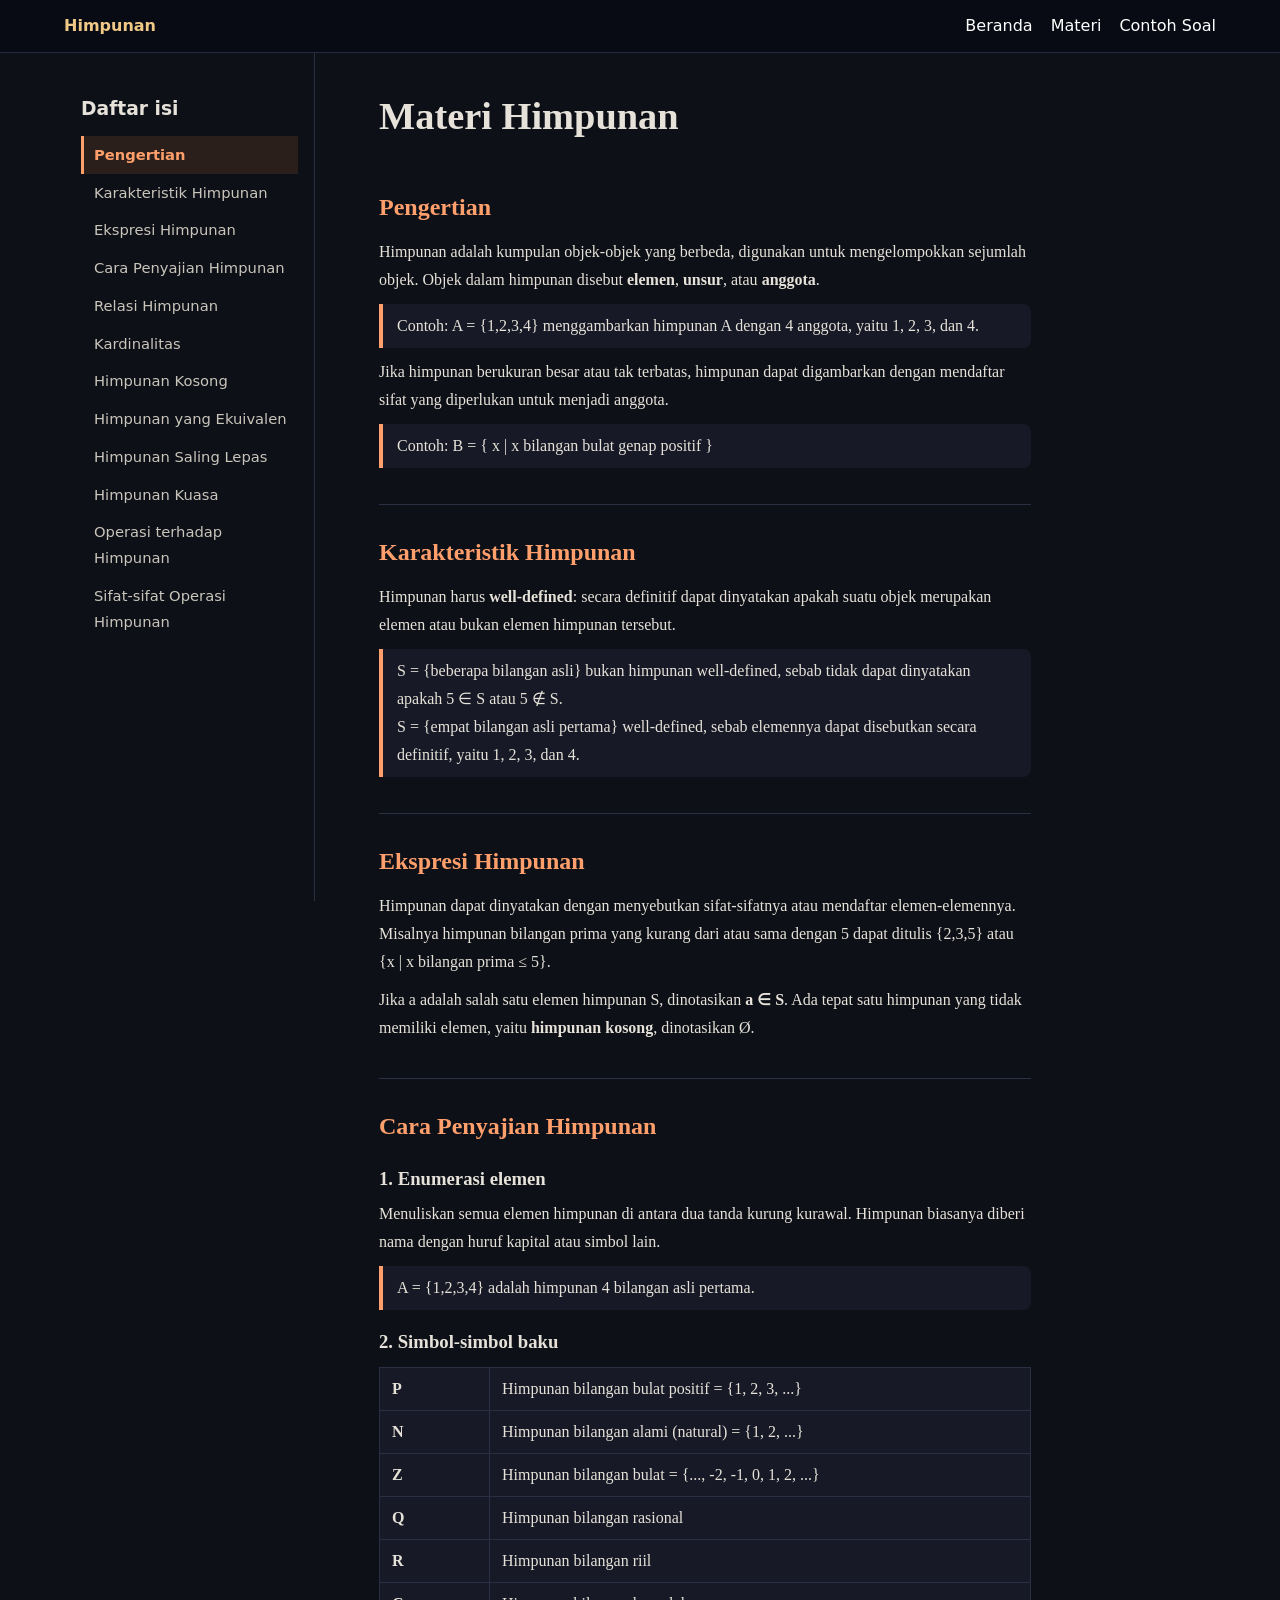
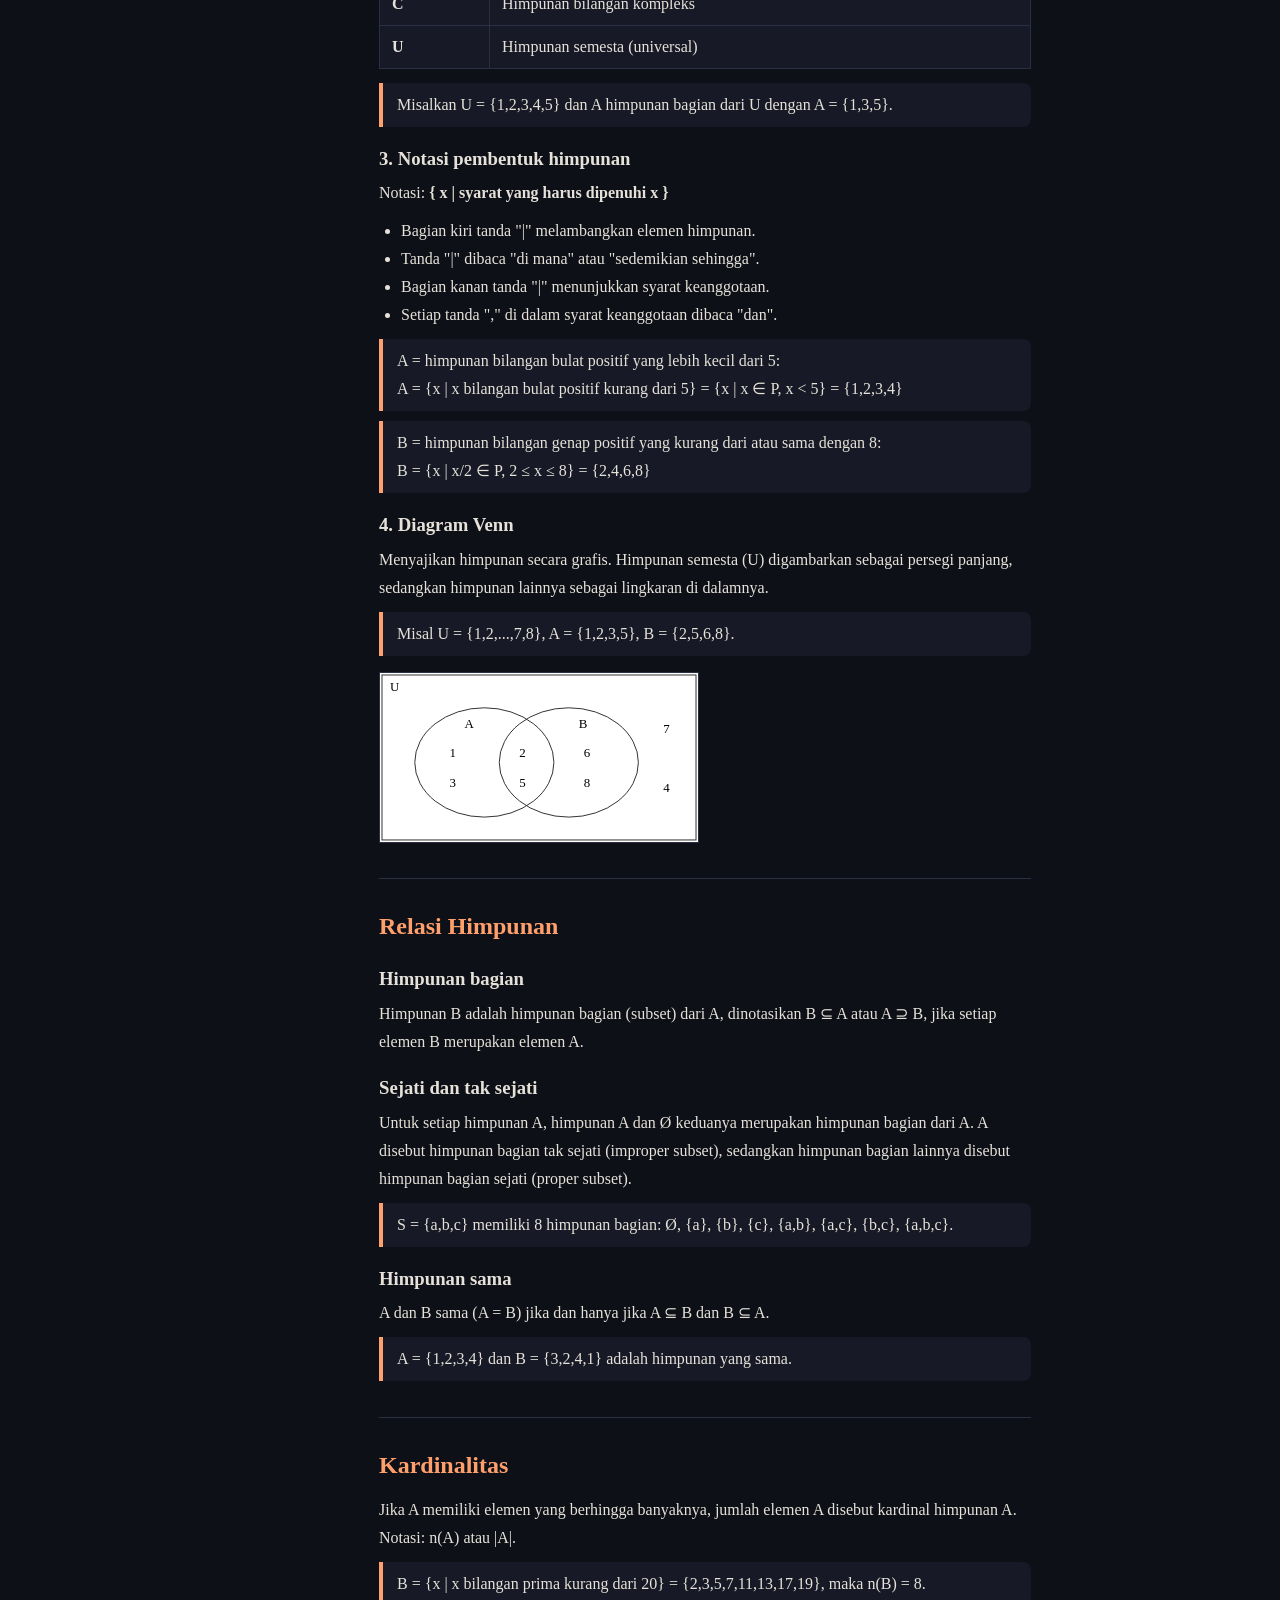
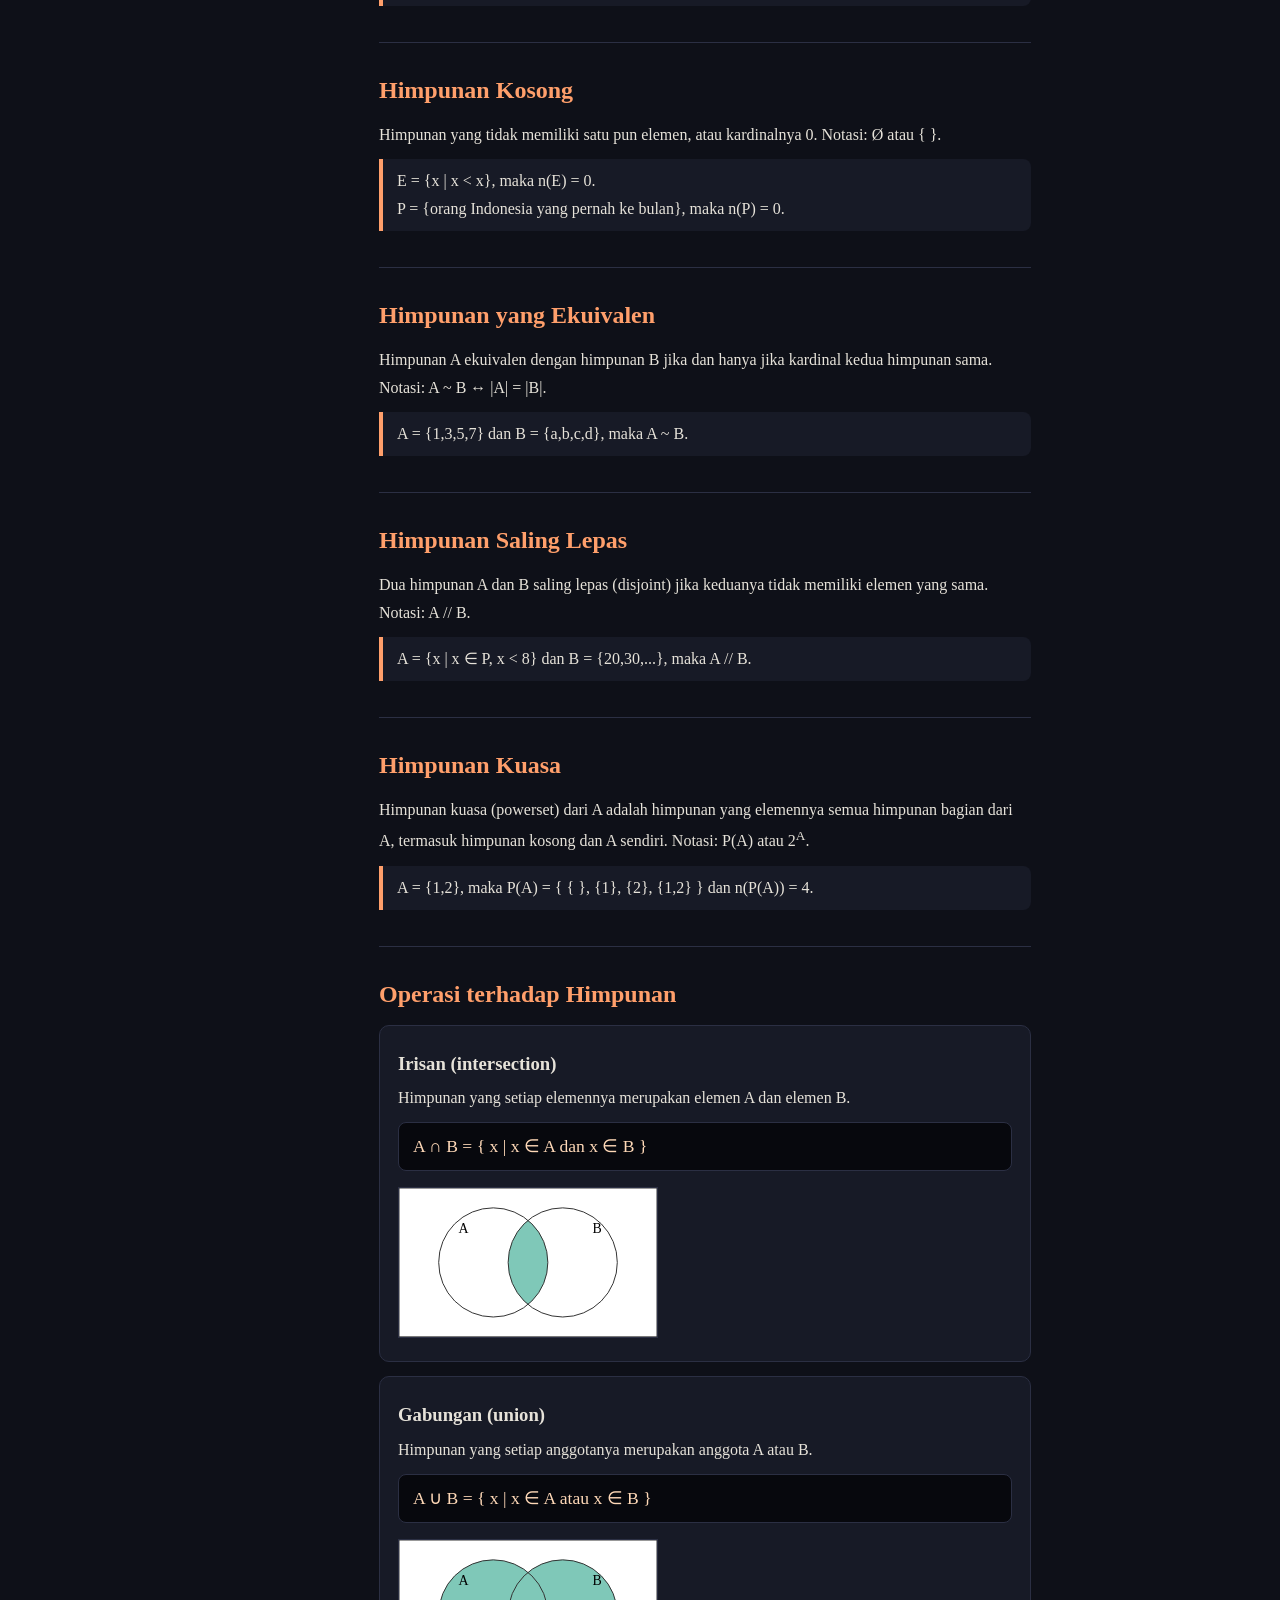
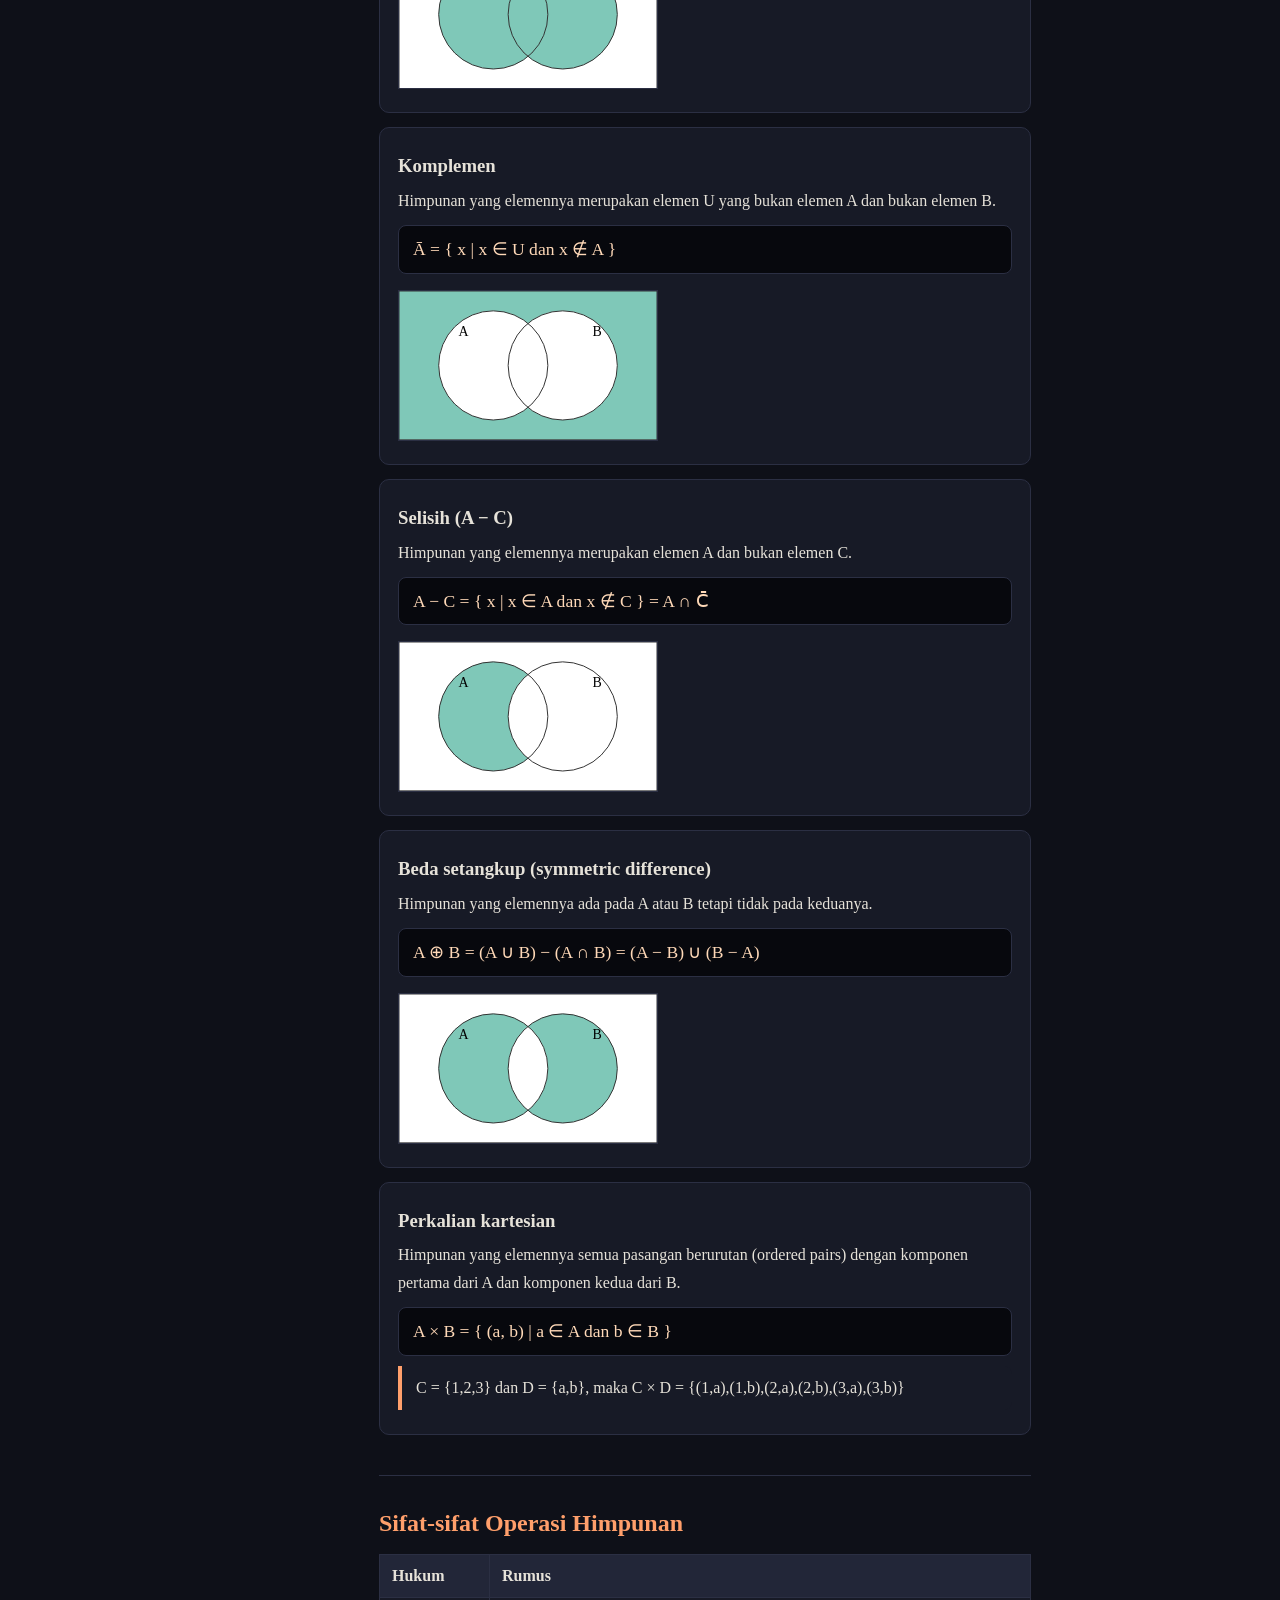
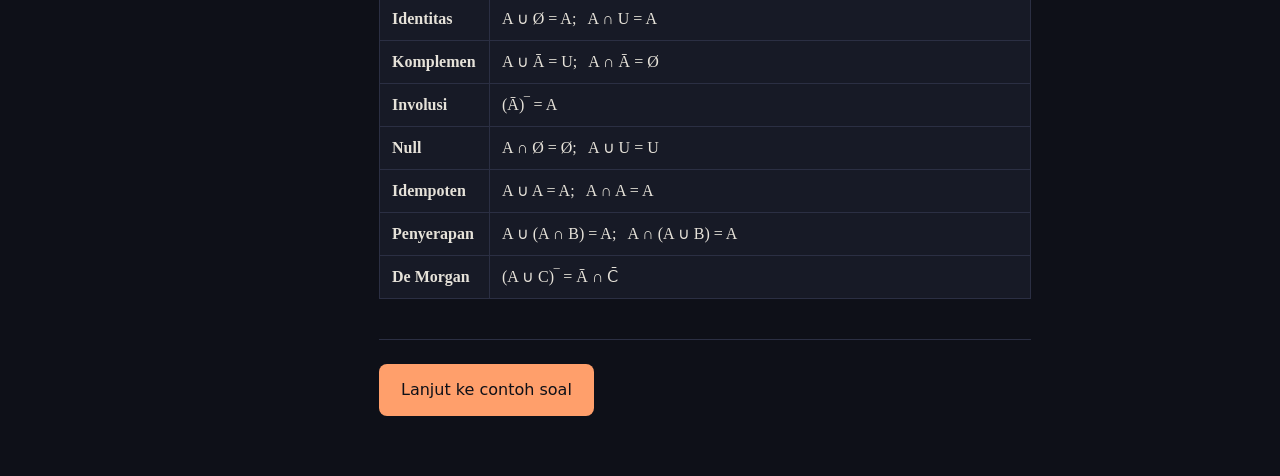
==== materi.html @ d951c855 "Add files via upload" ====
<!DOCTYPE html>
<html lang="id"><head><meta charset="UTF-8"><meta name="viewport" content="width=device-width,initial-scale=1">
<title>Materi Himpunan</title><link rel="stylesheet" href="materi.css"></head><body>
<nav class="nav"><a class="brand" href="index.html">Himpunan</a><div><a href="index.html">Beranda</a><a href="materi.html">Materi</a><a href="soal.html">Contoh Soal</a></div></nav>
<div class="layout">
<aside class="side"><h3>Daftar isi</h3><ul id="menu"></ul></aside>
<article class="doc">
<h1>Materi Himpunan</h1>

<section id="pengertian"><h2>Pengertian</h2>
<p>Himpunan adalah kumpulan objek-objek yang berbeda, digunakan untuk mengelompokkan sejumlah objek. Objek dalam himpunan disebut <b>elemen</b>, <b>unsur</b>, atau <b>anggota</b>.</p>
<p class="ex">Contoh: A = {1,2,3,4} menggambarkan himpunan A dengan 4 anggota, yaitu 1, 2, 3, dan 4.</p>
<p>Jika himpunan berukuran besar atau tak terbatas, himpunan dapat digambarkan dengan mendaftar sifat yang diperlukan untuk menjadi anggota.</p>
<p class="ex">Contoh: B = { x | x bilangan bulat genap positif }</p></section>

<section id="karakteristik"><h2>Karakteristik Himpunan</h2>
<p>Himpunan harus <b>well-defined</b>: secara definitif dapat dinyatakan apakah suatu objek merupakan elemen atau bukan elemen himpunan tersebut.</p>
<p class="ex">S = {beberapa bilangan asli} bukan himpunan well-defined, sebab tidak dapat dinyatakan apakah 5 ∈ S atau 5 ∉ S.<br>S = {empat bilangan asli pertama} well-defined, sebab elemennya dapat disebutkan secara definitif, yaitu 1, 2, 3, dan 4.</p></section>

<section id="ekspresi"><h2>Ekspresi Himpunan</h2>
<p>Himpunan dapat dinyatakan dengan menyebutkan sifat-sifatnya atau mendaftar elemen-elemennya. Misalnya himpunan bilangan prima yang kurang dari atau sama dengan 5 dapat ditulis {2,3,5} atau {x | x bilangan prima ≤ 5}.</p>
<p>Jika a adalah salah satu elemen himpunan S, dinotasikan <b>a ∈ S</b>. Ada tepat satu himpunan yang tidak memiliki elemen, yaitu <b>himpunan kosong</b>, dinotasikan Ø.</p></section>

<section id="penyajian"><h2>Cara Penyajian Himpunan</h2>
<h3>1. Enumerasi elemen</h3>
<p>Menuliskan semua elemen himpunan di antara dua tanda kurung kurawal. Himpunan biasanya diberi nama dengan huruf kapital atau simbol lain.</p>
<p class="ex">A = {1,2,3,4} adalah himpunan 4 bilangan asli pertama.</p>
<h3>2. Simbol-simbol baku</h3>
<table><tr><td>P</td><td>Himpunan bilangan bulat positif = {1, 2, 3, ...}</td></tr>
<tr><td>N</td><td>Himpunan bilangan alami (natural) = {1, 2, ...}</td></tr>
<tr><td>Z</td><td>Himpunan bilangan bulat = {..., -2, -1, 0, 1, 2, ...}</td></tr>
<tr><td>Q</td><td>Himpunan bilangan rasional</td></tr>
<tr><td>R</td><td>Himpunan bilangan riil</td></tr>
<tr><td>C</td><td>Himpunan bilangan kompleks</td></tr>
<tr><td>U</td><td>Himpunan semesta (universal)</td></tr></table>
<p class="ex">Misalkan U = {1,2,3,4,5} dan A himpunan bagian dari U dengan A = {1,3,5}.</p>
<h3>3. Notasi pembentuk himpunan</h3>
<p>Notasi: <b>{ x | syarat yang harus dipenuhi x }</b></p>
<ul><li>Bagian kiri tanda "|" melambangkan elemen himpunan.</li><li>Tanda "|" dibaca "di mana" atau "sedemikian sehingga".</li><li>Bagian kanan tanda "|" menunjukkan syarat keanggotaan.</li><li>Setiap tanda "," di dalam syarat keanggotaan dibaca "dan".</li></ul>
<p class="ex">A = himpunan bilangan bulat positif yang lebih kecil dari 5:<br>A = {x | x bilangan bulat positif kurang dari 5} = {x | x ∈ P, x &lt; 5} = {1,2,3,4}</p>
<p class="ex">B = himpunan bilangan genap positif yang kurang dari atau sama dengan 8:<br>B = {x | x/2 ∈ P, 2 ≤ x ≤ 8} = {2,4,6,8}</p>
<h3>4. Diagram Venn</h3>
<p>Menyajikan himpunan secara grafis. Himpunan semesta (U) digambarkan sebagai persegi panjang, sedangkan himpunan lainnya sebagai lingkaran di dalamnya.</p>
<p class="ex">Misal U = {1,2,...,7,8}, A = {1,2,3,5}, B = {2,5,6,8}.</p>
<div class="figs" data-v="contoh"></div></section>

<section id="relasi"><h2>Relasi Himpunan</h2>
<h3>Himpunan bagian</h3>
<p>Himpunan B adalah himpunan bagian (subset) dari A, dinotasikan B ⊆ A atau A ⊇ B, jika setiap elemen B merupakan elemen A.</p>
<h3>Sejati dan tak sejati</h3>
<p>Untuk setiap himpunan A, himpunan A dan Ø keduanya merupakan himpunan bagian dari A. A disebut himpunan bagian tak sejati (improper subset), sedangkan himpunan bagian lainnya disebut himpunan bagian sejati (proper subset).</p>
<p class="ex">S = {a,b,c} memiliki 8 himpunan bagian: Ø, {a}, {b}, {c}, {a,b}, {a,c}, {b,c}, {a,b,c}.</p>
<h3>Himpunan sama</h3>
<p>A dan B sama (A = B) jika dan hanya jika A ⊆ B dan B ⊆ A.</p>
<p class="ex">A = {1,2,3,4} dan B = {3,2,4,1} adalah himpunan yang sama.</p></section>

<section id="kardinalitas"><h2>Kardinalitas</h2>
<p>Jika A memiliki elemen yang berhingga banyaknya, jumlah elemen A disebut kardinal himpunan A. Notasi: n(A) atau |A|.</p>
<p class="ex">B = {x | x bilangan prima kurang dari 20} = {2,3,5,7,11,13,17,19}, maka n(B) = 8.</p></section>

<section id="kosong"><h2>Himpunan Kosong</h2>
<p>Himpunan yang tidak memiliki satu pun elemen, atau kardinalnya 0. Notasi: Ø atau { }.</p>
<p class="ex">E = {x | x &lt; x}, maka n(E) = 0.<br>P = {orang Indonesia yang pernah ke bulan}, maka n(P) = 0.</p></section>

<section id="ekuivalen"><h2>Himpunan yang Ekuivalen</h2>
<p>Himpunan A ekuivalen dengan himpunan B jika dan hanya jika kardinal kedua himpunan sama. Notasi: A ~ B ↔ |A| = |B|.</p>
<p class="ex">A = {1,3,5,7} dan B = {a,b,c,d}, maka A ~ B.</p></section>

<section id="lepas"><h2>Himpunan Saling Lepas</h2>
<p>Dua himpunan A dan B saling lepas (disjoint) jika keduanya tidak memiliki elemen yang sama. Notasi: A // B.</p>
<p class="ex">A = {x | x ∈ P, x &lt; 8} dan B = {20,30,...}, maka A // B.</p></section>

<section id="kuasa"><h2>Himpunan Kuasa</h2>
<p>Himpunan kuasa (powerset) dari A adalah himpunan yang elemennya semua himpunan bagian dari A, termasuk himpunan kosong dan A sendiri. Notasi: P(A) atau 2<sup>A</sup>.</p>
<p class="ex">A = {1,2}, maka P(A) = { { }, {1}, {2}, {1,2} } dan n(P(A)) = 4.</p></section>

<section id="operasi"><h2>Operasi terhadap Himpunan</h2>
<div class="op"><h3>Irisan (intersection)</h3><p>Himpunan yang setiap elemennya merupakan elemen A dan elemen B.</p><p class="f">A ∩ B = { x | x ∈ A dan x ∈ B }</p><div class="figs" data-v="inter"></div></div>
<div class="op"><h3>Gabungan (union)</h3><p>Himpunan yang setiap anggotanya merupakan anggota A atau B.</p><p class="f">A ∪ B = { x | x ∈ A atau x ∈ B }</p><div class="figs" data-v="union"></div></div>
<div class="op"><h3>Komplemen</h3><p>Himpunan yang elemennya merupakan elemen U yang bukan elemen A dan bukan elemen B.</p><p class="f">Ā = { x | x ∈ U dan x ∉ A }</p><div class="figs" data-v="komp"></div></div>
<div class="op"><h3>Selisih (A − C)</h3><p>Himpunan yang elemennya merupakan elemen A dan bukan elemen C.</p><p class="f">A − C = { x | x ∈ A dan x ∉ C } = A ∩ C̄</p><div class="figs" data-v="diff"></div></div>
<div class="op"><h3>Beda setangkup (symmetric difference)</h3><p>Himpunan yang elemennya ada pada A atau B tetapi tidak pada keduanya.</p><p class="f">A ⊕ B = (A ∪ B) − (A ∩ B) = (A − B) ∪ (B − A)</p><div class="figs" data-v="sym"></div></div>
<div class="op"><h3>Perkalian kartesian</h3><p>Himpunan yang elemennya semua pasangan berurutan (ordered pairs) dengan komponen pertama dari A dan komponen kedua dari B.</p><p class="f">A × B = { (a, b) | a ∈ A dan b ∈ B }</p><p class="ex">C = {1,2,3} dan D = {a,b}, maka C × D = {(1,a),(1,b),(2,a),(2,b),(3,a),(3,b)}</p></div></section>

<section id="sifat"><h2>Sifat-sifat Operasi Himpunan</h2>
<table class="law"><tr><th>Hukum</th><th>Rumus</th></tr>
<tr><td>Identitas</td><td>A ∪ Ø = A; &nbsp; A ∩ U = A</td></tr>
<tr><td>Komplemen</td><td>A ∪ Ā = U; &nbsp; A ∩ Ā = Ø</td></tr>
<tr><td>Involusi</td><td>(Ā)‾ = A</td></tr>
<tr><td>Null</td><td>A ∩ Ø = Ø; &nbsp; A ∪ U = U</td></tr>
<tr><td>Idempoten</td><td>A ∪ A = A; &nbsp; A ∩ A = A</td></tr>
<tr><td>Penyerapan</td><td>A ∪ (A ∩ B) = A; &nbsp; A ∩ (A ∪ B) = A</td></tr>
<tr><td>De Morgan</td><td>(A ∪ C)‾ = Ā ∩ C̄</td></tr></table></section>

<a class="next" href="soal.html">Lanjut ke contoh soal</a>
</article></div>
<script src="materi.js"></script></body></html>
---- materi.css ----
:root{--bg:#fffaf0;--ink:#2b2118;--rust:#a8431f;--card:#fff;--line:#e6d9c3}
*{box-sizing:border-box;margin:0}html{scroll-behavior:smooth}
body{font-family:Georgia,serif;background:var(--bg);color:var(--ink);line-height:1.75}
.nav{display:flex;justify-content:space-between;align-items:center;padding:12px 5vw;background:var(--ink);flex-wrap:wrap;gap:8px;position:sticky;top:0;z-index:5}
.nav a{color:#fff;text-decoration:none;margin-left:18px;font-family:system-ui,sans-serif}
.nav .brand{margin:0;font-weight:700;color:#f0c987}
.layout{display:grid;grid-template-columns:250px 1fr;max-width:1150px;margin:auto}
.side{position:sticky;top:52px;align-self:start;height:calc(100vh - 52px);overflow:auto;padding:24px 16px;border-right:1px solid var(--line);font-family:system-ui,sans-serif}
.side h3{margin-bottom:10px}.side ul{list-style:none;padding:0}
.side a{display:block;padding:6px 10px;color:var(--ink);text-decoration:none;border-left:3px solid transparent;font-size:.92rem}
.side a.on{border-color:var(--rust);color:var(--rust);font-weight:700;background:#fbeee4}
.doc{padding:30px 5vw 60px;max-width:780px}
h1{font-size:2.4rem;margin-bottom:10px}
section{padding:26px 0;border-bottom:1px solid var(--line);scroll-margin-top:60px}
h2{color:var(--rust);margin-bottom:10px}h3{margin:16px 0 4px}
p{margin-bottom:10px}ul{padding-left:22px;margin-bottom:10px}
.ex{background:var(--card);border-left:4px solid #e0a15b;padding:8px 14px;border-radius:0 8px 8px 0}
.f{font-family:"Cambria Math",Georgia,serif;font-size:1.1rem;background:#2b2118;color:#fff3dc;padding:8px 14px;border-radius:8px}
table{border-collapse:collapse;width:100%;margin:8px 0 14px;background:var(--card)}
td,th{border:1px solid var(--line);padding:7px 12px;text-align:left}td:first-child{font-weight:700;width:110px}
th{background:#f4e6cf}
.op{background:var(--card);border:1px solid var(--line);border-radius:10px;padding:6px 18px 14px;margin-bottom:14px}
.figs svg{max-width:100%;height:auto;border:1px solid var(--line);background:#fff;margin:6px 8px 0 0}
.next{display:inline-block;margin-top:24px;background:var(--rust);color:#fff;padding:12px 22px;border-radius:8px;text-decoration:none;font-family:system-ui}
@media(max-width:800px){.layout{grid-template-columns:1fr}.side{display:none}}

/* ===== Tema gelap ===== */
body{background:#0b0e17}.nav{background:#080b13!important;border-bottom:1px solid #232a45}
body{--bg:#0e1018;--ink:#e6e2d9;--rust:#ff9f6b;--card:#171a26;--line:#2b2f43;background:#0e1018;color:#e6e2d9}
.side a.on{background:#2a1f1a}.side a{color:#c9c5bb}
.ex{background:#171a26;border-left-color:#ff9f6b}
.f{background:#07080d;color:#ffd9b8;border:1px solid #2b2f43}
th{background:#222638}.next{color:#0e1018;background:#ff9f6b}
.figs svg{border-color:#2b2f43}
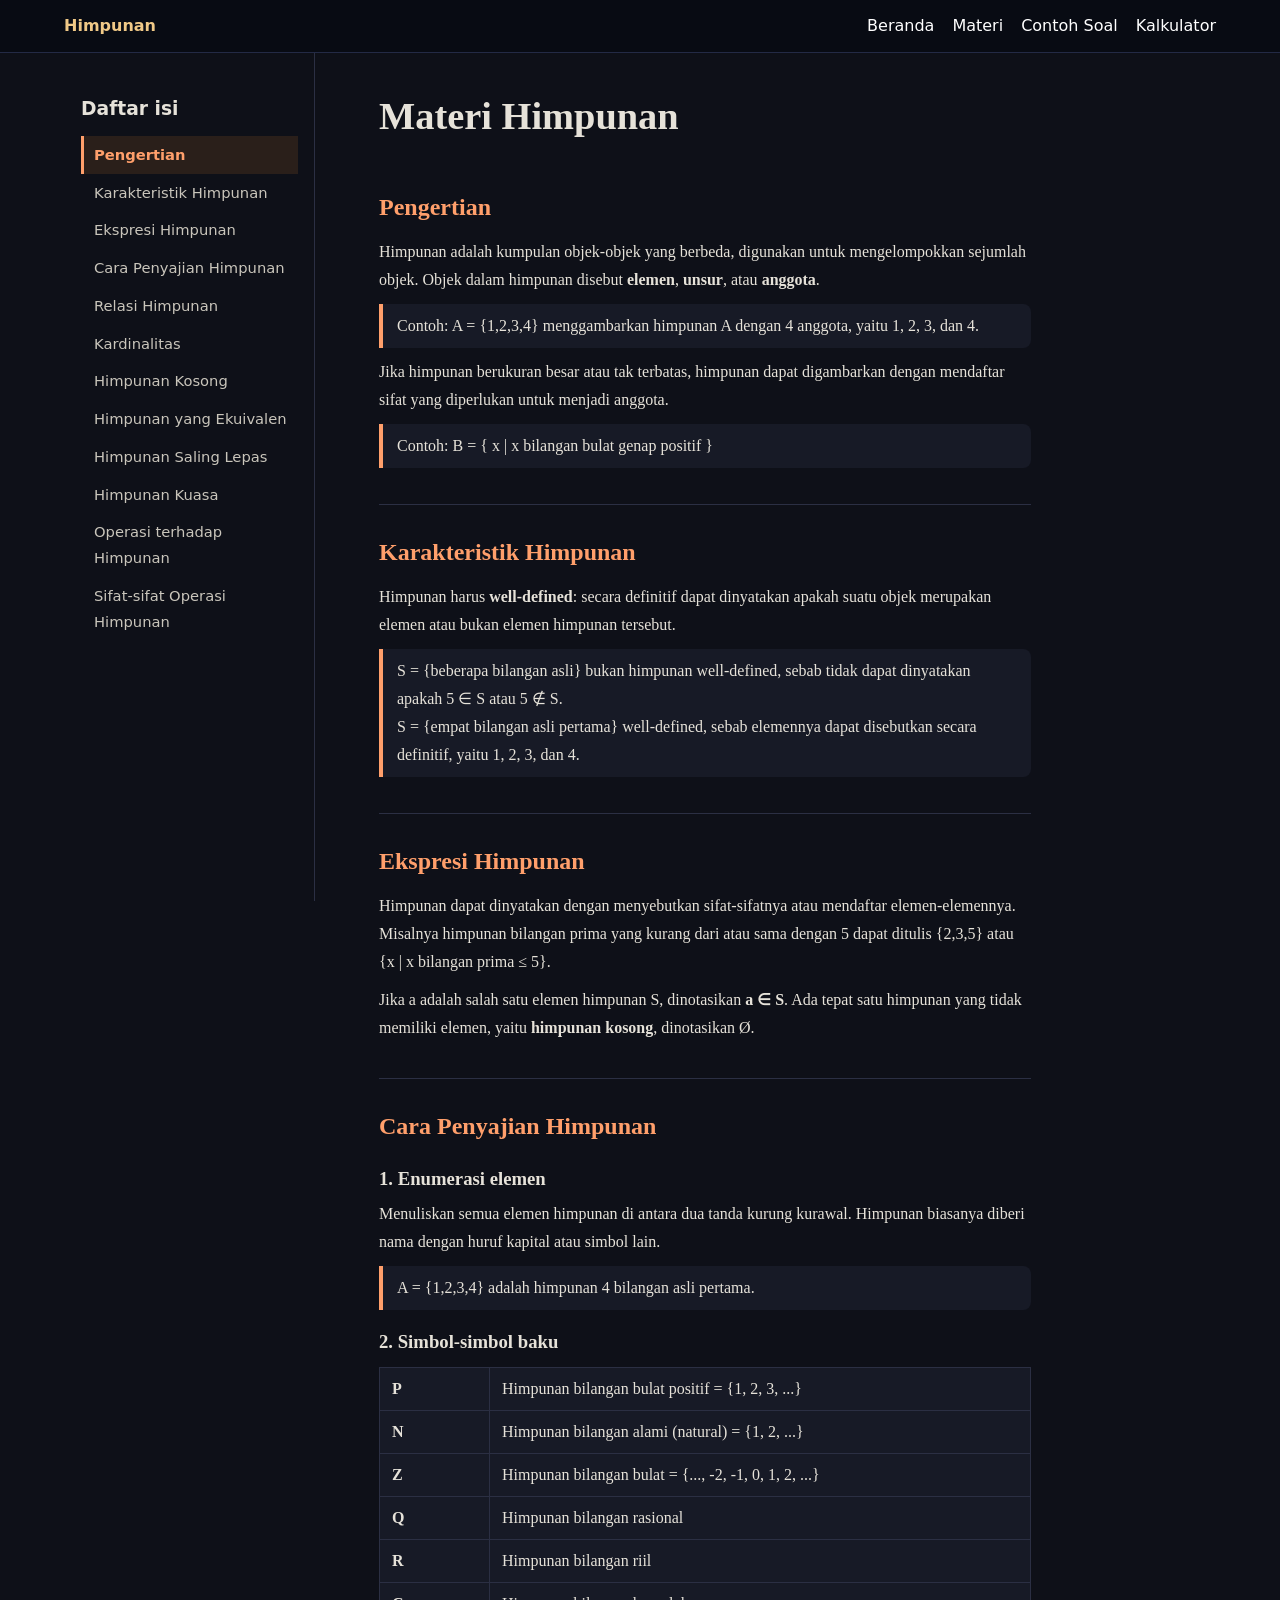
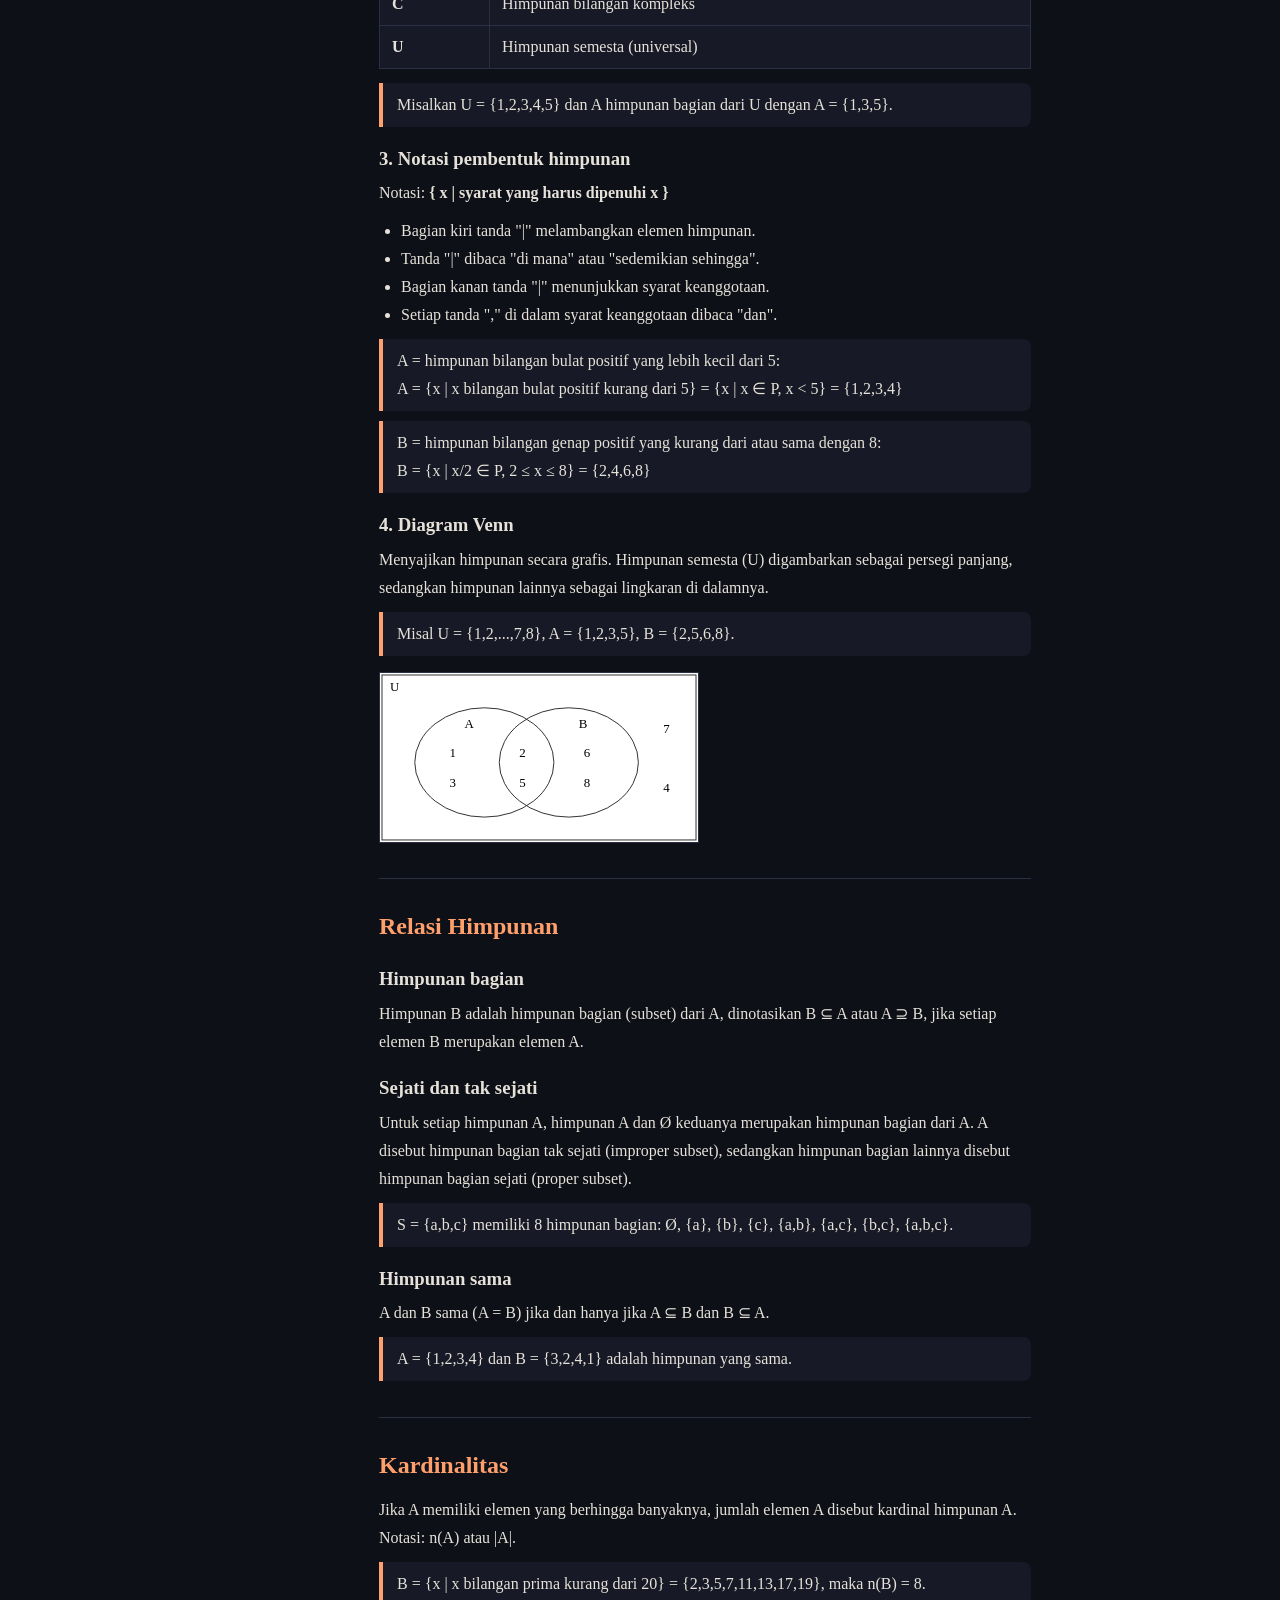
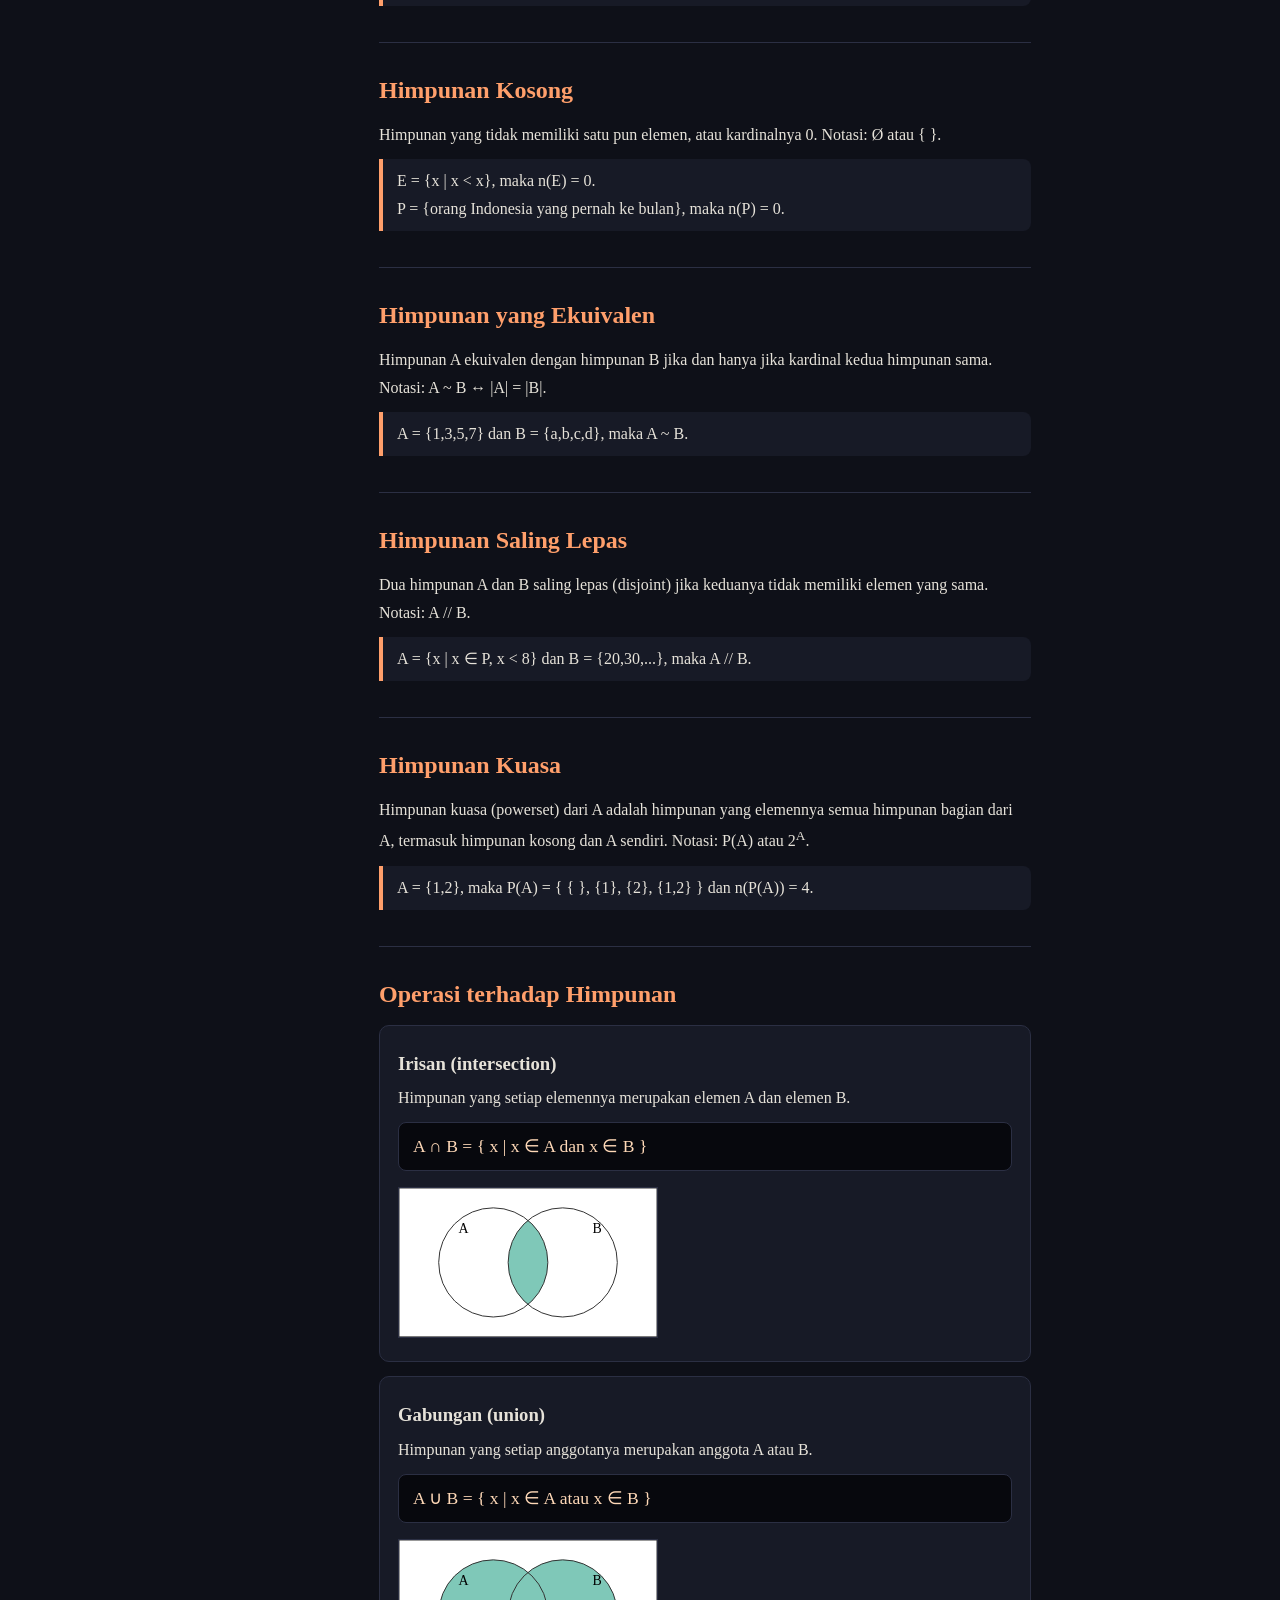
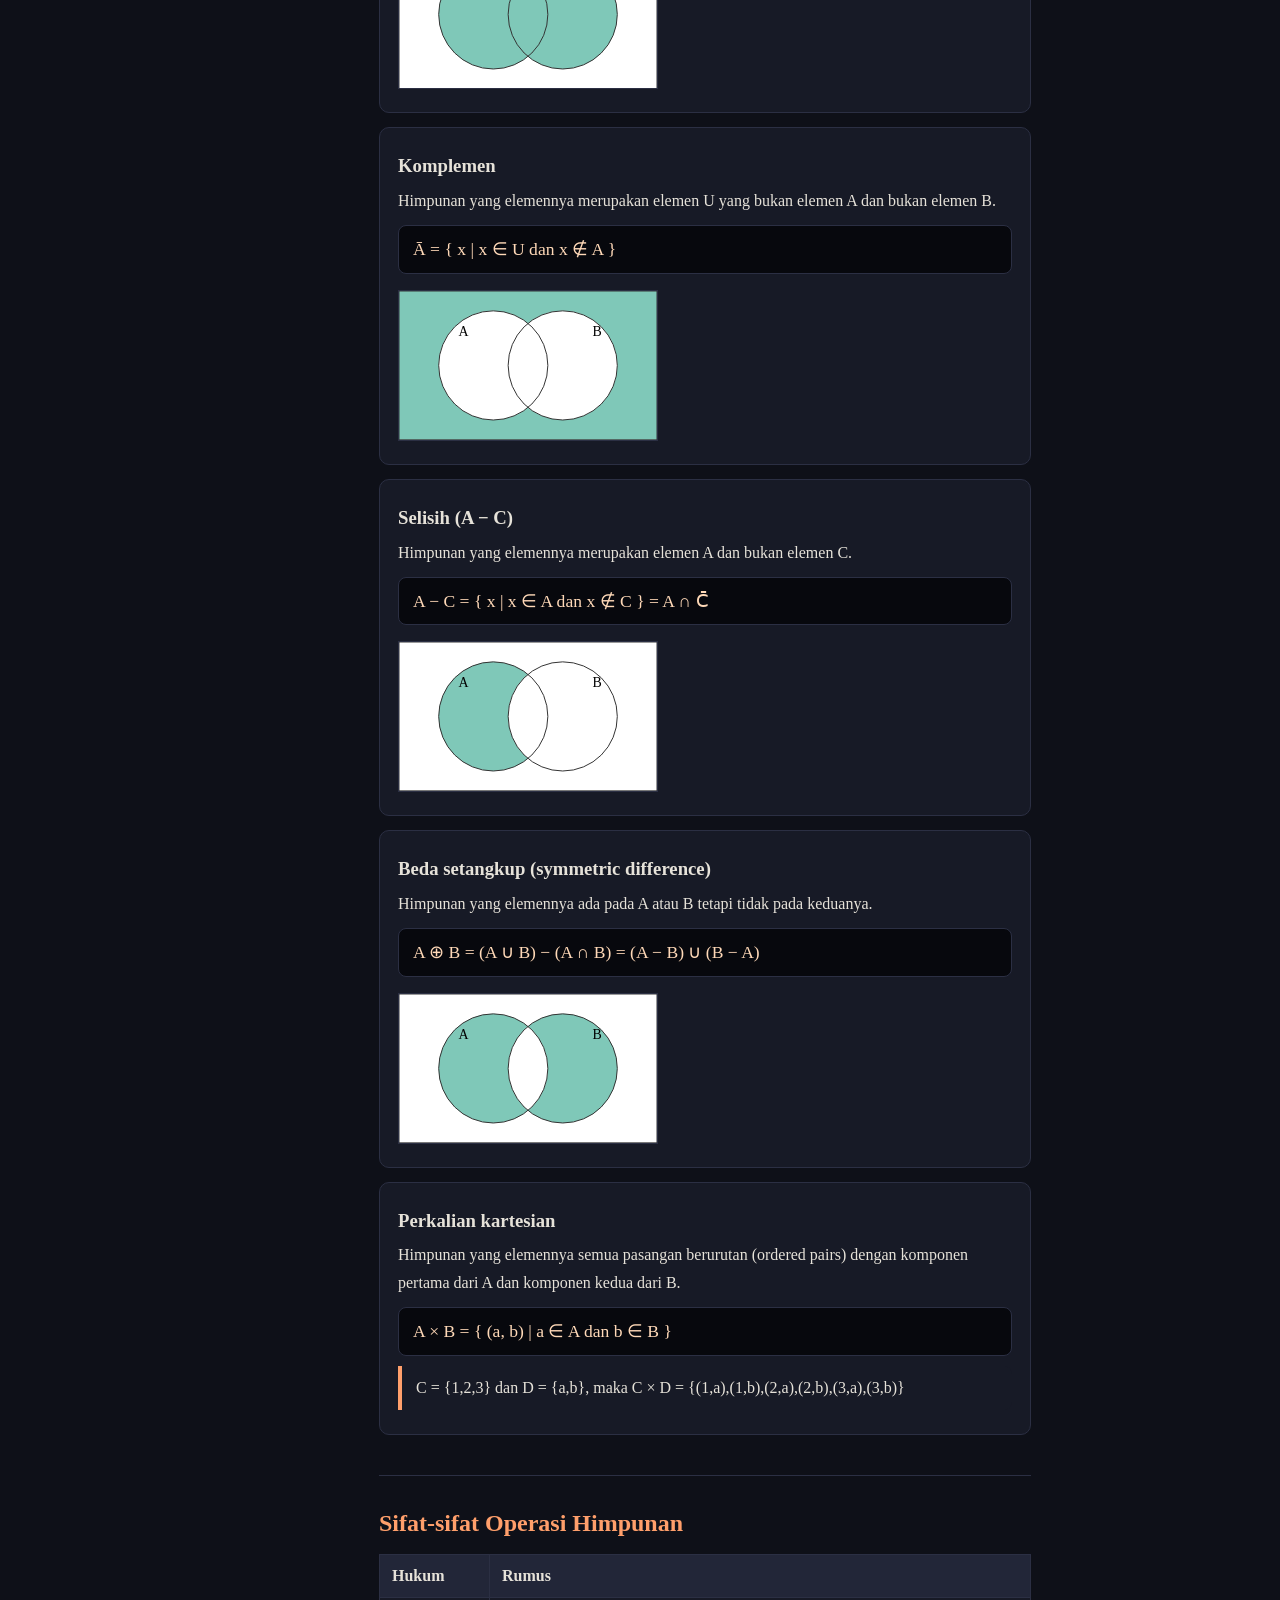
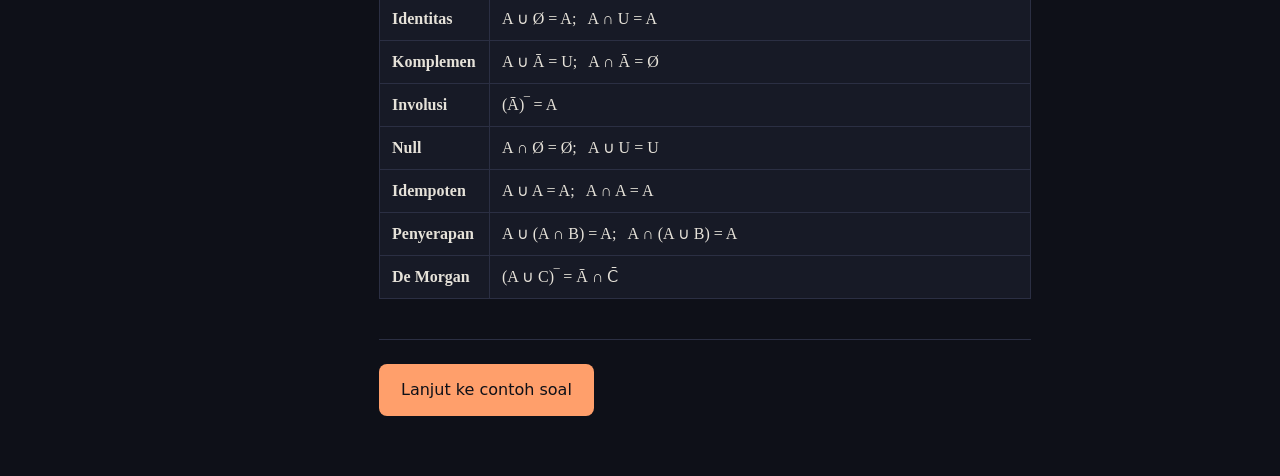
==== commit 805c5d05: "Add files via upload" ====
--- a/materi.html
+++ b/materi.html
@@ -1,97 +1,97 @@
-<!DOCTYPE html>
-<html lang="id"><head><meta charset="UTF-8"><meta name="viewport" content="width=device-width,initial-scale=1">
-<title>Materi Himpunan</title><link rel="stylesheet" href="materi.css"></head><body>
-<nav class="nav"><a class="brand" href="index.html">Himpunan</a><div><a href="index.html">Beranda</a><a href="materi.html">Materi</a><a href="soal.html">Contoh Soal</a></div></nav>
-<div class="layout">
-<aside class="side"><h3>Daftar isi</h3><ul id="menu"></ul></aside>
-<article class="doc">
-<h1>Materi Himpunan</h1>
-
-<section id="pengertian"><h2>Pengertian</h2>
-<p>Himpunan adalah kumpulan objek-objek yang berbeda, digunakan untuk mengelompokkan sejumlah objek. Objek dalam himpunan disebut <b>elemen</b>, <b>unsur</b>, atau <b>anggota</b>.</p>
-<p class="ex">Contoh: A = {1,2,3,4} menggambarkan himpunan A dengan 4 anggota, yaitu 1, 2, 3, dan 4.</p>
-<p>Jika himpunan berukuran besar atau tak terbatas, himpunan dapat digambarkan dengan mendaftar sifat yang diperlukan untuk menjadi anggota.</p>
-<p class="ex">Contoh: B = { x | x bilangan bulat genap positif }</p></section>
-
-<section id="karakteristik"><h2>Karakteristik Himpunan</h2>
-<p>Himpunan harus <b>well-defined</b>: secara definitif dapat dinyatakan apakah suatu objek merupakan elemen atau bukan elemen himpunan tersebut.</p>
-<p class="ex">S = {beberapa bilangan asli} bukan himpunan well-defined, sebab tidak dapat dinyatakan apakah 5 ∈ S atau 5 ∉ S.<br>S = {empat bilangan asli pertama} well-defined, sebab elemennya dapat disebutkan secara definitif, yaitu 1, 2, 3, dan 4.</p></section>
-
-<section id="ekspresi"><h2>Ekspresi Himpunan</h2>
-<p>Himpunan dapat dinyatakan dengan menyebutkan sifat-sifatnya atau mendaftar elemen-elemennya. Misalnya himpunan bilangan prima yang kurang dari atau sama dengan 5 dapat ditulis {2,3,5} atau {x | x bilangan prima ≤ 5}.</p>
-<p>Jika a adalah salah satu elemen himpunan S, dinotasikan <b>a ∈ S</b>. Ada tepat satu himpunan yang tidak memiliki elemen, yaitu <b>himpunan kosong</b>, dinotasikan Ø.</p></section>
-
-<section id="penyajian"><h2>Cara Penyajian Himpunan</h2>
-<h3>1. Enumerasi elemen</h3>
-<p>Menuliskan semua elemen himpunan di antara dua tanda kurung kurawal. Himpunan biasanya diberi nama dengan huruf kapital atau simbol lain.</p>
-<p class="ex">A = {1,2,3,4} adalah himpunan 4 bilangan asli pertama.</p>
-<h3>2. Simbol-simbol baku</h3>
-<table><tr><td>P</td><td>Himpunan bilangan bulat positif = {1, 2, 3, ...}</td></tr>
-<tr><td>N</td><td>Himpunan bilangan alami (natural) = {1, 2, ...}</td></tr>
-<tr><td>Z</td><td>Himpunan bilangan bulat = {..., -2, -1, 0, 1, 2, ...}</td></tr>
-<tr><td>Q</td><td>Himpunan bilangan rasional</td></tr>
-<tr><td>R</td><td>Himpunan bilangan riil</td></tr>
-<tr><td>C</td><td>Himpunan bilangan kompleks</td></tr>
-<tr><td>U</td><td>Himpunan semesta (universal)</td></tr></table>
-<p class="ex">Misalkan U = {1,2,3,4,5} dan A himpunan bagian dari U dengan A = {1,3,5}.</p>
-<h3>3. Notasi pembentuk himpunan</h3>
-<p>Notasi: <b>{ x | syarat yang harus dipenuhi x }</b></p>
-<ul><li>Bagian kiri tanda "|" melambangkan elemen himpunan.</li><li>Tanda "|" dibaca "di mana" atau "sedemikian sehingga".</li><li>Bagian kanan tanda "|" menunjukkan syarat keanggotaan.</li><li>Setiap tanda "," di dalam syarat keanggotaan dibaca "dan".</li></ul>
-<p class="ex">A = himpunan bilangan bulat positif yang lebih kecil dari 5:<br>A = {x | x bilangan bulat positif kurang dari 5} = {x | x ∈ P, x &lt; 5} = {1,2,3,4}</p>
-<p class="ex">B = himpunan bilangan genap positif yang kurang dari atau sama dengan 8:<br>B = {x | x/2 ∈ P, 2 ≤ x ≤ 8} = {2,4,6,8}</p>
-<h3>4. Diagram Venn</h3>
-<p>Menyajikan himpunan secara grafis. Himpunan semesta (U) digambarkan sebagai persegi panjang, sedangkan himpunan lainnya sebagai lingkaran di dalamnya.</p>
-<p class="ex">Misal U = {1,2,...,7,8}, A = {1,2,3,5}, B = {2,5,6,8}.</p>
-<div class="figs" data-v="contoh"></div></section>
-
-<section id="relasi"><h2>Relasi Himpunan</h2>
-<h3>Himpunan bagian</h3>
-<p>Himpunan B adalah himpunan bagian (subset) dari A, dinotasikan B ⊆ A atau A ⊇ B, jika setiap elemen B merupakan elemen A.</p>
-<h3>Sejati dan tak sejati</h3>
-<p>Untuk setiap himpunan A, himpunan A dan Ø keduanya merupakan himpunan bagian dari A. A disebut himpunan bagian tak sejati (improper subset), sedangkan himpunan bagian lainnya disebut himpunan bagian sejati (proper subset).</p>
-<p class="ex">S = {a,b,c} memiliki 8 himpunan bagian: Ø, {a}, {b}, {c}, {a,b}, {a,c}, {b,c}, {a,b,c}.</p>
-<h3>Himpunan sama</h3>
-<p>A dan B sama (A = B) jika dan hanya jika A ⊆ B dan B ⊆ A.</p>
-<p class="ex">A = {1,2,3,4} dan B = {3,2,4,1} adalah himpunan yang sama.</p></section>
-
-<section id="kardinalitas"><h2>Kardinalitas</h2>
-<p>Jika A memiliki elemen yang berhingga banyaknya, jumlah elemen A disebut kardinal himpunan A. Notasi: n(A) atau |A|.</p>
-<p class="ex">B = {x | x bilangan prima kurang dari 20} = {2,3,5,7,11,13,17,19}, maka n(B) = 8.</p></section>
-
-<section id="kosong"><h2>Himpunan Kosong</h2>
-<p>Himpunan yang tidak memiliki satu pun elemen, atau kardinalnya 0. Notasi: Ø atau { }.</p>
-<p class="ex">E = {x | x &lt; x}, maka n(E) = 0.<br>P = {orang Indonesia yang pernah ke bulan}, maka n(P) = 0.</p></section>
-
-<section id="ekuivalen"><h2>Himpunan yang Ekuivalen</h2>
-<p>Himpunan A ekuivalen dengan himpunan B jika dan hanya jika kardinal kedua himpunan sama. Notasi: A ~ B ↔ |A| = |B|.</p>
-<p class="ex">A = {1,3,5,7} dan B = {a,b,c,d}, maka A ~ B.</p></section>
-
-<section id="lepas"><h2>Himpunan Saling Lepas</h2>
-<p>Dua himpunan A dan B saling lepas (disjoint) jika keduanya tidak memiliki elemen yang sama. Notasi: A // B.</p>
-<p class="ex">A = {x | x ∈ P, x &lt; 8} dan B = {20,30,...}, maka A // B.</p></section>
-
-<section id="kuasa"><h2>Himpunan Kuasa</h2>
-<p>Himpunan kuasa (powerset) dari A adalah himpunan yang elemennya semua himpunan bagian dari A, termasuk himpunan kosong dan A sendiri. Notasi: P(A) atau 2<sup>A</sup>.</p>
-<p class="ex">A = {1,2}, maka P(A) = { { }, {1}, {2}, {1,2} } dan n(P(A)) = 4.</p></section>
-
-<section id="operasi"><h2>Operasi terhadap Himpunan</h2>
-<div class="op"><h3>Irisan (intersection)</h3><p>Himpunan yang setiap elemennya merupakan elemen A dan elemen B.</p><p class="f">A ∩ B = { x | x ∈ A dan x ∈ B }</p><div class="figs" data-v="inter"></div></div>
-<div class="op"><h3>Gabungan (union)</h3><p>Himpunan yang setiap anggotanya merupakan anggota A atau B.</p><p class="f">A ∪ B = { x | x ∈ A atau x ∈ B }</p><div class="figs" data-v="union"></div></div>
-<div class="op"><h3>Komplemen</h3><p>Himpunan yang elemennya merupakan elemen U yang bukan elemen A dan bukan elemen B.</p><p class="f">Ā = { x | x ∈ U dan x ∉ A }</p><div class="figs" data-v="komp"></div></div>
-<div class="op"><h3>Selisih (A − C)</h3><p>Himpunan yang elemennya merupakan elemen A dan bukan elemen C.</p><p class="f">A − C = { x | x ∈ A dan x ∉ C } = A ∩ C̄</p><div class="figs" data-v="diff"></div></div>
-<div class="op"><h3>Beda setangkup (symmetric difference)</h3><p>Himpunan yang elemennya ada pada A atau B tetapi tidak pada keduanya.</p><p class="f">A ⊕ B = (A ∪ B) − (A ∩ B) = (A − B) ∪ (B − A)</p><div class="figs" data-v="sym"></div></div>
-<div class="op"><h3>Perkalian kartesian</h3><p>Himpunan yang elemennya semua pasangan berurutan (ordered pairs) dengan komponen pertama dari A dan komponen kedua dari B.</p><p class="f">A × B = { (a, b) | a ∈ A dan b ∈ B }</p><p class="ex">C = {1,2,3} dan D = {a,b}, maka C × D = {(1,a),(1,b),(2,a),(2,b),(3,a),(3,b)}</p></div></section>
-
-<section id="sifat"><h2>Sifat-sifat Operasi Himpunan</h2>
-<table class="law"><tr><th>Hukum</th><th>Rumus</th></tr>
-<tr><td>Identitas</td><td>A ∪ Ø = A; &nbsp; A ∩ U = A</td></tr>
-<tr><td>Komplemen</td><td>A ∪ Ā = U; &nbsp; A ∩ Ā = Ø</td></tr>
-<tr><td>Involusi</td><td>(Ā)‾ = A</td></tr>
-<tr><td>Null</td><td>A ∩ Ø = Ø; &nbsp; A ∪ U = U</td></tr>
-<tr><td>Idempoten</td><td>A ∪ A = A; &nbsp; A ∩ A = A</td></tr>
-<tr><td>Penyerapan</td><td>A ∪ (A ∩ B) = A; &nbsp; A ∩ (A ∪ B) = A</td></tr>
-<tr><td>De Morgan</td><td>(A ∪ C)‾ = Ā ∩ C̄</td></tr></table></section>
-
-<a class="next" href="soal.html">Lanjut ke contoh soal</a>
-</article></div>
+<!DOCTYPE html>
+<html lang="id"><head><meta charset="UTF-8"><meta name="viewport" content="width=device-width,initial-scale=1">
+<title>Materi Himpunan</title><link rel="stylesheet" href="materi.css"></head><body>
+<nav class="nav"><a class="brand" href="index.html">Himpunan</a><div><a href="index.html">Beranda</a><a href="materi.html">Materi</a><a href="soal.html">Contoh Soal</a><a href="kalkulator.html">Kalkulator</a></div></nav>
+<div class="layout">
+<aside class="side"><h3>Daftar isi</h3><ul id="menu"></ul></aside>
+<article class="doc">
+<h1>Materi Himpunan</h1>
+
+<section id="pengertian"><h2>Pengertian</h2>
+<p>Himpunan adalah kumpulan objek-objek yang berbeda, digunakan untuk mengelompokkan sejumlah objek. Objek dalam himpunan disebut <b>elemen</b>, <b>unsur</b>, atau <b>anggota</b>.</p>
+<p class="ex">Contoh: A = {1,2,3,4} menggambarkan himpunan A dengan 4 anggota, yaitu 1, 2, 3, dan 4.</p>
+<p>Jika himpunan berukuran besar atau tak terbatas, himpunan dapat digambarkan dengan mendaftar sifat yang diperlukan untuk menjadi anggota.</p>
+<p class="ex">Contoh: B = { x | x bilangan bulat genap positif }</p></section>
+
+<section id="karakteristik"><h2>Karakteristik Himpunan</h2>
+<p>Himpunan harus <b>well-defined</b>: secara definitif dapat dinyatakan apakah suatu objek merupakan elemen atau bukan elemen himpunan tersebut.</p>
+<p class="ex">S = {beberapa bilangan asli} bukan himpunan well-defined, sebab tidak dapat dinyatakan apakah 5 ∈ S atau 5 ∉ S.<br>S = {empat bilangan asli pertama} well-defined, sebab elemennya dapat disebutkan secara definitif, yaitu 1, 2, 3, dan 4.</p></section>
+
+<section id="ekspresi"><h2>Ekspresi Himpunan</h2>
+<p>Himpunan dapat dinyatakan dengan menyebutkan sifat-sifatnya atau mendaftar elemen-elemennya. Misalnya himpunan bilangan prima yang kurang dari atau sama dengan 5 dapat ditulis {2,3,5} atau {x | x bilangan prima ≤ 5}.</p>
+<p>Jika a adalah salah satu elemen himpunan S, dinotasikan <b>a ∈ S</b>. Ada tepat satu himpunan yang tidak memiliki elemen, yaitu <b>himpunan kosong</b>, dinotasikan Ø.</p></section>
+
+<section id="penyajian"><h2>Cara Penyajian Himpunan</h2>
+<h3>1. Enumerasi elemen</h3>
+<p>Menuliskan semua elemen himpunan di antara dua tanda kurung kurawal. Himpunan biasanya diberi nama dengan huruf kapital atau simbol lain.</p>
+<p class="ex">A = {1,2,3,4} adalah himpunan 4 bilangan asli pertama.</p>
+<h3>2. Simbol-simbol baku</h3>
+<table><tr><td>P</td><td>Himpunan bilangan bulat positif = {1, 2, 3, ...}</td></tr>
+<tr><td>N</td><td>Himpunan bilangan alami (natural) = {1, 2, ...}</td></tr>
+<tr><td>Z</td><td>Himpunan bilangan bulat = {..., -2, -1, 0, 1, 2, ...}</td></tr>
+<tr><td>Q</td><td>Himpunan bilangan rasional</td></tr>
+<tr><td>R</td><td>Himpunan bilangan riil</td></tr>
+<tr><td>C</td><td>Himpunan bilangan kompleks</td></tr>
+<tr><td>U</td><td>Himpunan semesta (universal)</td></tr></table>
+<p class="ex">Misalkan U = {1,2,3,4,5} dan A himpunan bagian dari U dengan A = {1,3,5}.</p>
+<h3>3. Notasi pembentuk himpunan</h3>
+<p>Notasi: <b>{ x | syarat yang harus dipenuhi x }</b></p>
+<ul><li>Bagian kiri tanda "|" melambangkan elemen himpunan.</li><li>Tanda "|" dibaca "di mana" atau "sedemikian sehingga".</li><li>Bagian kanan tanda "|" menunjukkan syarat keanggotaan.</li><li>Setiap tanda "," di dalam syarat keanggotaan dibaca "dan".</li></ul>
+<p class="ex">A = himpunan bilangan bulat positif yang lebih kecil dari 5:<br>A = {x | x bilangan bulat positif kurang dari 5} = {x | x ∈ P, x &lt; 5} = {1,2,3,4}</p>
+<p class="ex">B = himpunan bilangan genap positif yang kurang dari atau sama dengan 8:<br>B = {x | x/2 ∈ P, 2 ≤ x ≤ 8} = {2,4,6,8}</p>
+<h3>4. Diagram Venn</h3>
+<p>Menyajikan himpunan secara grafis. Himpunan semesta (U) digambarkan sebagai persegi panjang, sedangkan himpunan lainnya sebagai lingkaran di dalamnya.</p>
+<p class="ex">Misal U = {1,2,...,7,8}, A = {1,2,3,5}, B = {2,5,6,8}.</p>
+<div class="figs" data-v="contoh"></div></section>
+
+<section id="relasi"><h2>Relasi Himpunan</h2>
+<h3>Himpunan bagian</h3>
+<p>Himpunan B adalah himpunan bagian (subset) dari A, dinotasikan B ⊆ A atau A ⊇ B, jika setiap elemen B merupakan elemen A.</p>
+<h3>Sejati dan tak sejati</h3>
+<p>Untuk setiap himpunan A, himpunan A dan Ø keduanya merupakan himpunan bagian dari A. A disebut himpunan bagian tak sejati (improper subset), sedangkan himpunan bagian lainnya disebut himpunan bagian sejati (proper subset).</p>
+<p class="ex">S = {a,b,c} memiliki 8 himpunan bagian: Ø, {a}, {b}, {c}, {a,b}, {a,c}, {b,c}, {a,b,c}.</p>
+<h3>Himpunan sama</h3>
+<p>A dan B sama (A = B) jika dan hanya jika A ⊆ B dan B ⊆ A.</p>
+<p class="ex">A = {1,2,3,4} dan B = {3,2,4,1} adalah himpunan yang sama.</p></section>
+
+<section id="kardinalitas"><h2>Kardinalitas</h2>
+<p>Jika A memiliki elemen yang berhingga banyaknya, jumlah elemen A disebut kardinal himpunan A. Notasi: n(A) atau |A|.</p>
+<p class="ex">B = {x | x bilangan prima kurang dari 20} = {2,3,5,7,11,13,17,19}, maka n(B) = 8.</p></section>
+
+<section id="kosong"><h2>Himpunan Kosong</h2>
+<p>Himpunan yang tidak memiliki satu pun elemen, atau kardinalnya 0. Notasi: Ø atau { }.</p>
+<p class="ex">E = {x | x &lt; x}, maka n(E) = 0.<br>P = {orang Indonesia yang pernah ke bulan}, maka n(P) = 0.</p></section>
+
+<section id="ekuivalen"><h2>Himpunan yang Ekuivalen</h2>
+<p>Himpunan A ekuivalen dengan himpunan B jika dan hanya jika kardinal kedua himpunan sama. Notasi: A ~ B ↔ |A| = |B|.</p>
+<p class="ex">A = {1,3,5,7} dan B = {a,b,c,d}, maka A ~ B.</p></section>
+
+<section id="lepas"><h2>Himpunan Saling Lepas</h2>
+<p>Dua himpunan A dan B saling lepas (disjoint) jika keduanya tidak memiliki elemen yang sama. Notasi: A // B.</p>
+<p class="ex">A = {x | x ∈ P, x &lt; 8} dan B = {20,30,...}, maka A // B.</p></section>
+
+<section id="kuasa"><h2>Himpunan Kuasa</h2>
+<p>Himpunan kuasa (powerset) dari A adalah himpunan yang elemennya semua himpunan bagian dari A, termasuk himpunan kosong dan A sendiri. Notasi: P(A) atau 2<sup>A</sup>.</p>
+<p class="ex">A = {1,2}, maka P(A) = { { }, {1}, {2}, {1,2} } dan n(P(A)) = 4.</p></section>
+
+<section id="operasi"><h2>Operasi terhadap Himpunan</h2>
+<div class="op"><h3>Irisan (intersection)</h3><p>Himpunan yang setiap elemennya merupakan elemen A dan elemen B.</p><p class="f">A ∩ B = { x | x ∈ A dan x ∈ B }</p><div class="figs" data-v="inter"></div></div>
+<div class="op"><h3>Gabungan (union)</h3><p>Himpunan yang setiap anggotanya merupakan anggota A atau B.</p><p class="f">A ∪ B = { x | x ∈ A atau x ∈ B }</p><div class="figs" data-v="union"></div></div>
+<div class="op"><h3>Komplemen</h3><p>Himpunan yang elemennya merupakan elemen U yang bukan elemen A dan bukan elemen B.</p><p class="f">Ā = { x | x ∈ U dan x ∉ A }</p><div class="figs" data-v="komp"></div></div>
+<div class="op"><h3>Selisih (A − C)</h3><p>Himpunan yang elemennya merupakan elemen A dan bukan elemen C.</p><p class="f">A − C = { x | x ∈ A dan x ∉ C } = A ∩ C̄</p><div class="figs" data-v="diff"></div></div>
+<div class="op"><h3>Beda setangkup (symmetric difference)</h3><p>Himpunan yang elemennya ada pada A atau B tetapi tidak pada keduanya.</p><p class="f">A ⊕ B = (A ∪ B) − (A ∩ B) = (A − B) ∪ (B − A)</p><div class="figs" data-v="sym"></div></div>
+<div class="op"><h3>Perkalian kartesian</h3><p>Himpunan yang elemennya semua pasangan berurutan (ordered pairs) dengan komponen pertama dari A dan komponen kedua dari B.</p><p class="f">A × B = { (a, b) | a ∈ A dan b ∈ B }</p><p class="ex">C = {1,2,3} dan D = {a,b}, maka C × D = {(1,a),(1,b),(2,a),(2,b),(3,a),(3,b)}</p></div></section>
+
+<section id="sifat"><h2>Sifat-sifat Operasi Himpunan</h2>
+<table class="law"><tr><th>Hukum</th><th>Rumus</th></tr>
+<tr><td>Identitas</td><td>A ∪ Ø = A; &nbsp; A ∩ U = A</td></tr>
+<tr><td>Komplemen</td><td>A ∪ Ā = U; &nbsp; A ∩ Ā = Ø</td></tr>
+<tr><td>Involusi</td><td>(Ā)‾ = A</td></tr>
+<tr><td>Null</td><td>A ∩ Ø = Ø; &nbsp; A ∪ U = U</td></tr>
+<tr><td>Idempoten</td><td>A ∪ A = A; &nbsp; A ∩ A = A</td></tr>
+<tr><td>Penyerapan</td><td>A ∪ (A ∩ B) = A; &nbsp; A ∩ (A ∪ B) = A</td></tr>
+<tr><td>De Morgan</td><td>(A ∪ C)‾ = Ā ∩ C̄</td></tr></table></section>
+
+<a class="next" href="soal.html">Lanjut ke contoh soal</a>
+</article></div>
 <script src="materi.js"></script></body></html>
